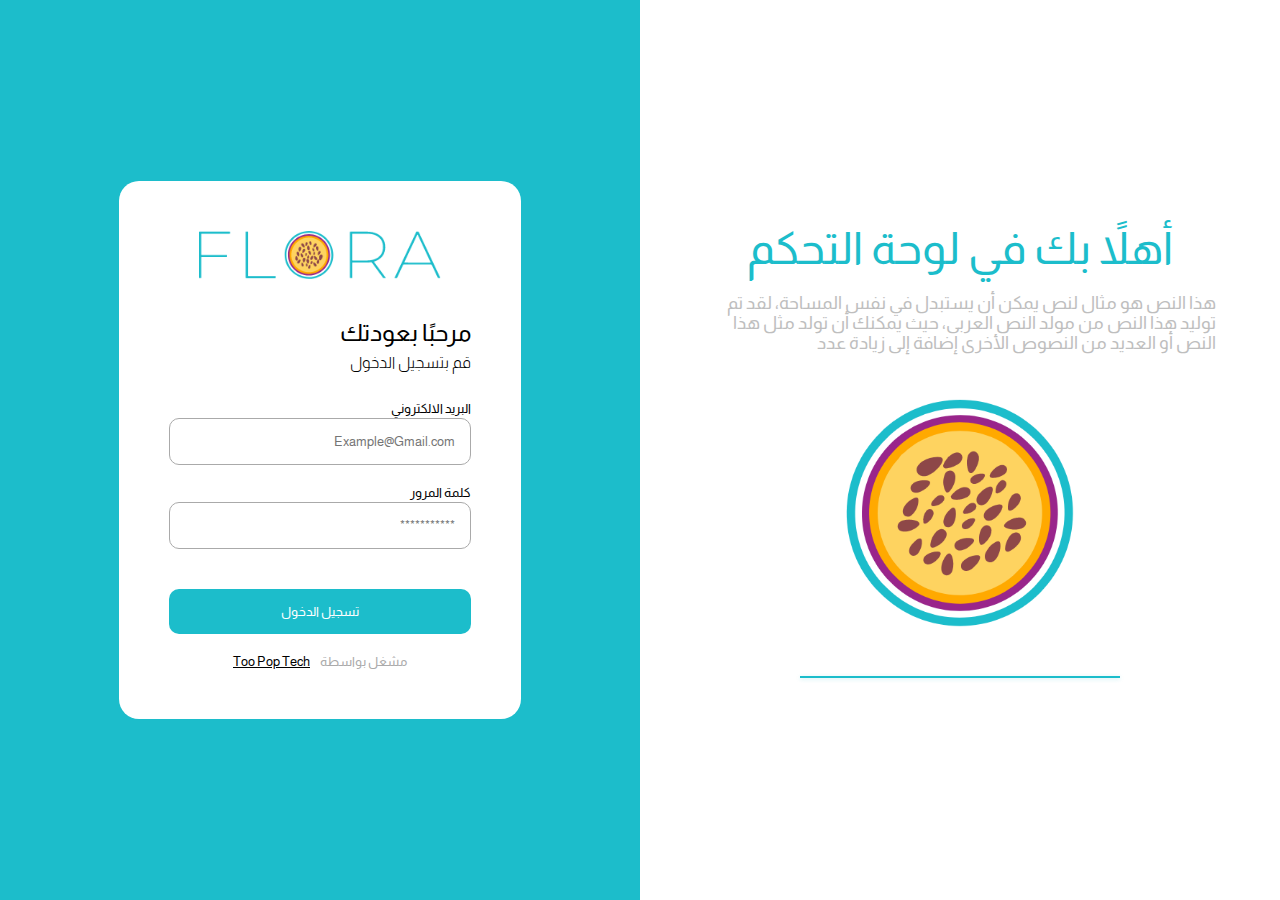
==== indexAr.html @ b1a03569 "firstcommit" ====
<!DOCTYPE html>
<html lang="en">
<head>
    <meta charset="UTF-8">
    <meta http-equiv="X-UA-Compatible" content="IE=edge">
    <meta name="viewport" content="width=device-width, initial-scale=1.0">
    <title>Document</title>
    <link rel="stylesheet" href="css/styleAr.css">
</head>
<body>

    <section class="body_flora">
        <div class="left_side">
            <div class="textleft_side">
                <h1>أهلاً بك في لوحة التحكم</h1>
                <p>هذا النص هو مثال لنص يمكن أن يستبدل في نفس المساحة، لقد تم توليد هذا النص من مولد النص العربى، حيث يمكنك أن تولد مثل هذا النص أو العديد من النصوص الأخرى إضافة إلى زيادة عدد </p>
    
            </div>

            <div class="img_flora">
                <img src="imges/img1.png" alt="">
                <div class="hrrrr">
                    <hr>
                </div>
                
            </div>

        </div>
        <div class="right_side">
            <div class="loginflora">
                <div class="imglog">
                    <img src="imges/namef.png" alt="">
                </div>

                <h2>مرحبًا بعودتك</h2>
                <h4>قم بتسجيل الدخول</h4>

                <div class="inputflo">
                    <p>البريد الالكتروني</p>
                    <input type="email" placeholder="Example@Gmail.com">
                </div>
                <div class="inputflo pass">
                    <p>كلمة المرور</p>
                    <input type="password" placeholder="***********">
                </div>

                <a href=""><button class="btn_Signin">تسجيل الدخول</button></a>

                <div class="powered ">
                    <p>مشغل بواسطة </p>
                    <a> Too Pop Tech</a>
                </div>
           
            </div>
        </div>
    </section>
    
</body>
</html>
---- css/styleAr.css ----
@import url('https://fonts.googleapis.com/css2?family=Almarai:wght@300;400&display=swap');

*{
 font-family: 'Almarai', sans-serif;
  box-sizing: border-box;
  margin: 0;
    padding: 0;
    box-sizing: border-box;

}
body{
    direction: rtl;
}
.body_flora{
    display: flex;
    justify-content: space-between;
}

.left_side{
    width: 50%;
    display: flex;
    flex-direction: column;
    justify-content: center;
    align-items: center;
    margin: 100px 0;
}
.img_flora{
    width: 50%;
}
.img_flora hr{
   border: 1px solid #1CBDCB;
   box-shadow:#1cbccb3f 0px 1px 4px;
}

.img_flora img{
    width: 100%;
}
.textleft_side{
    width: 80%;
    text-align: center;
}
.textleft_side h1{
    font-size: 45px;
    color: #1CBDCB;
    font-weight: 400;
    margin-bottom: 20px;
}
.textleft_side p{
    text-align: start;
    color: #BEBEBE;
    font-size: 18px;
}
.right_side{
    width: 50%;
    background-color: #1CBDCB;
    height: 100vh;
    display: flex;
    justify-content: center;
    align-items: center;
}
.loginflora{
    background-color: #fff;
    padding: 50px;
    border-radius: 20px;
}
.loginflora img{
    width: 80%;
}
.imglog{
    display: flex;
    justify-content: center;
}
.loginflora h2{
    margin-top: 40px;
    font-weight: 500;
    margin-bottom: 8px;
    font-weight: 500;
}
.loginflora h4{
    font-weight: 500;
    margin-bottom: 30px;
    font-weight: 200;
}
.inputflo{
    margin-bottom: 20px;
}
.inputflo p{
    font-size: 13px;
}
.inputflo input{
    margin-top: 2px;
    width: 100%;
    padding: 15px;
    border: 1px solid #AAAAAA;
    border-radius: 10px;
    outline: none;
}

.btn_Signin{
    margin: 20px 0;
    width: 100%;
    padding: 15px;
    background-color: #1CBDCB;
    border: none;
    border-radius: 10px;
    color: #fff;
    cursor: pointer;
}
.powered {
    display: flex;
    justify-content: center;
    gap: 10px;
}
.powered p{
    font-size: 13px;
    color: #AAAAAA;
}
.powered a{
    font-size: 13px;
    text-decoration: underline;
    cursor: pointer;
    font-weight: 500;
}

@media (max-width:1150px) {
    .textleft_side h1{
        font-size: 34px;
    }
    .textleft_side p{
        font-size: 15px;
    }
}
@media (max-width:900px) {
    .body_flora{
        flex-direction: column-reverse;
    }
    .left_side{
        display: none;
    }
    .right_side{
        width: 100%;
    }
}
@media (max-width:450px) {
    .loginflora{
        width: 90%;
    }
}
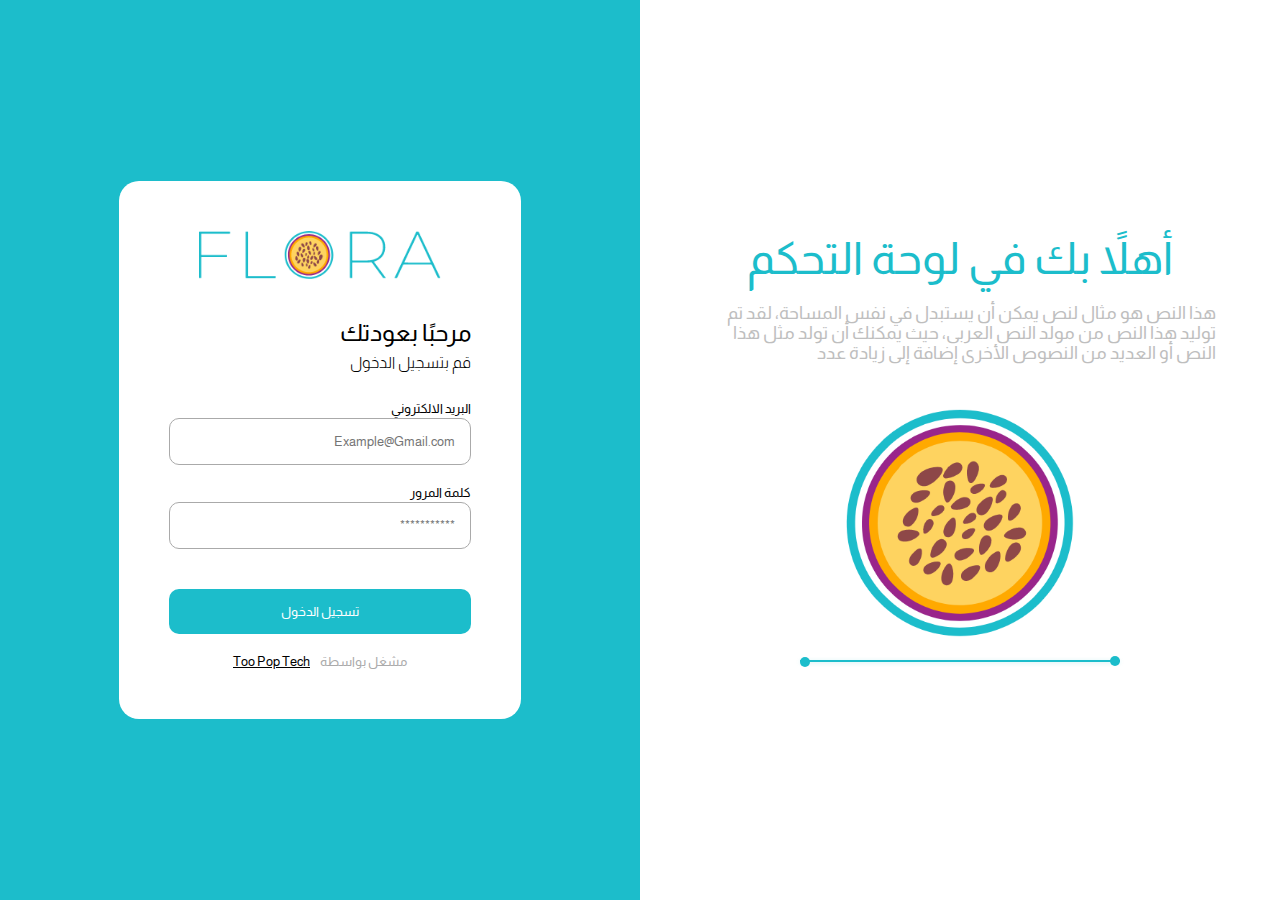
==== commit 4f7b0fa0: "up1" ====
--- a/indexAr.html
+++ b/indexAr.html
@@ -20,7 +20,9 @@
             <div class="img_flora">
                 <img src="imges/img1.png" alt="">
                 <div class="hrrrr">
+                    <div class="popblo"></div>
                     <hr>
+                    <div class="popblo2"></div>
                 </div>
                 
             </div>
--- a/css/styleAr.css
+++ b/css/styleAr.css
@@ -145,4 +145,74 @@
     .loginflora{
         width: 90%;
     }
+}
+
+
+/* ////////////////////////////////// blur //////////////// */
+
+.hrrrr{
+    width: 100%;
+    margin-top: -30px;
+    transition: all .6s ease;
+    /* transition-duration: .5s; */
+}
+.left_side:hover  .hrrrr{
+    transform: translateY(-285px);
+    transition-delay: .1s;
+    transition-duration: 1s;
+    /* animation-duration: 7s;
+    animation-delay: 5s !important; */
+}
+
+.img_flora{
+    transition: all .8s ease;
+    /* animation-delay: 3s; */
+    transition-duration: 1s;
+}
+ .left_side:hover  img{
+    transition-delay: .1s ;
+    filter: blur(4px);
+    animation: fff 1s both  ease;
+}
+@keyframes fff {
+    0%{
+        filter: blur(0px);
+    }
+    30%{
+        filter: blur(1px);
+    }
+    50%{
+        filter: blur(2px);
+    }
+    70%{
+        filter: blur(2.5px);
+    }
+    80%{
+        filter: blur(3px);
+    }
+    90%{
+        filter: blur(3.5px);
+    }
+    100%{
+        filter: blur(4px);
+    }
+}
+/* @keyframes mymove {
+    from {filter: blur(0px);}
+    to {filter: blur(4px);}
+  } */
+.popblo{
+    width: 10px;
+    height: 10px;
+    background-color: #1CBDCB;
+    border-radius: 50%;
+    margin-bottom: -6px;
+}
+.popblo2{
+    width: 10px;
+    height: 10px;
+    background-color: #1CBDCB;
+    float: left;
+    border-radius: 50%;
+    margin-top: -5px;
 }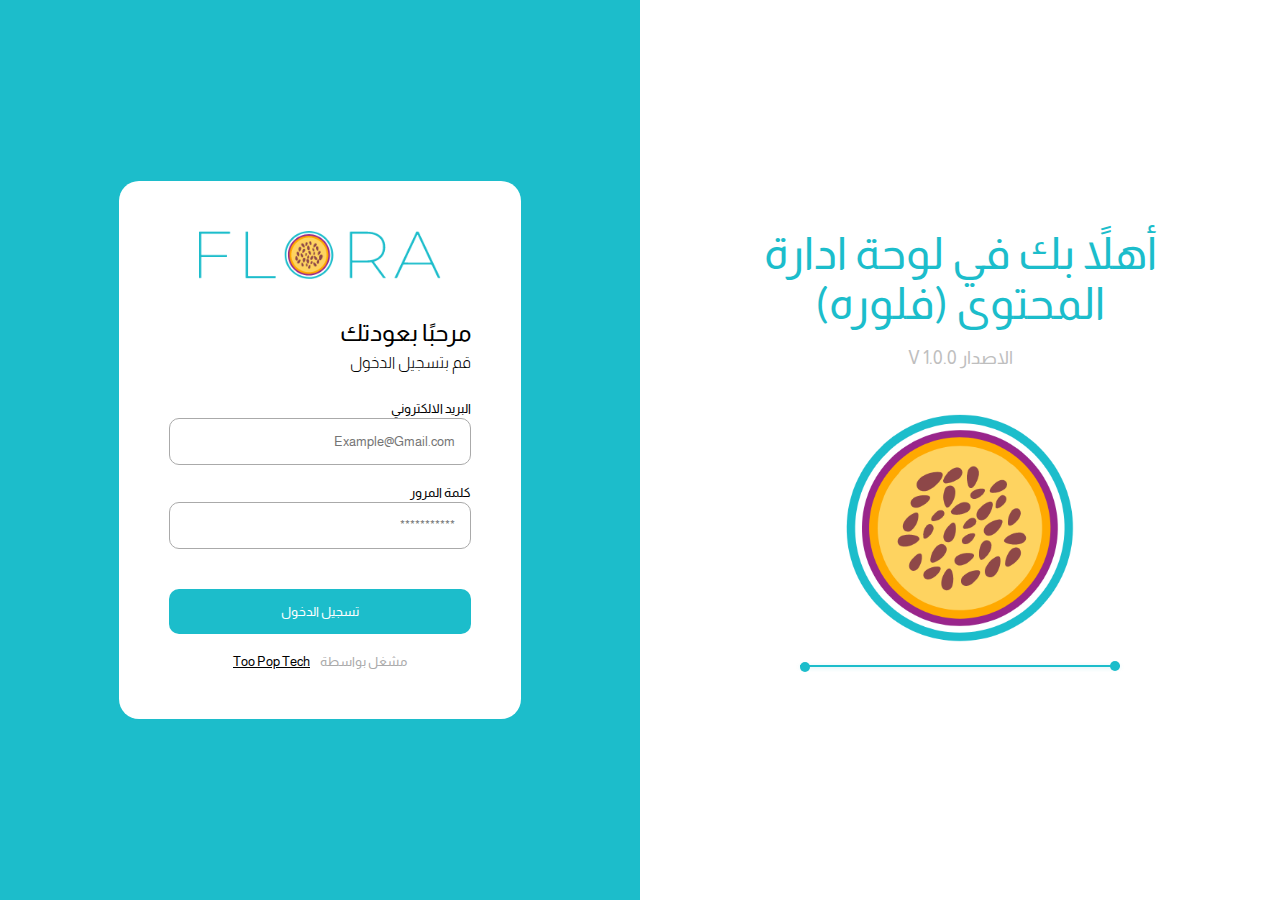
==== commit 7a3e1b70: "up2" ====
--- a/indexAr.html
+++ b/indexAr.html
@@ -12,8 +12,8 @@
     <section class="body_flora">
         <div class="left_side">
             <div class="textleft_side">
-                <h1>أهلاً بك في لوحة التحكم</h1>
-                <p>هذا النص هو مثال لنص يمكن أن يستبدل في نفس المساحة، لقد تم توليد هذا النص من مولد النص العربى، حيث يمكنك أن تولد مثل هذا النص أو العديد من النصوص الأخرى إضافة إلى زيادة عدد </p>
+                <h1>أهلاً بك في لوحة ادارة المحتوى (فلوره)</h1>
+                <p>الاصدار V 1.0.0</p>
     
             </div>
 
--- a/css/styleAr.css
+++ b/css/styleAr.css
@@ -46,7 +46,6 @@
     margin-bottom: 20px;
 }
 .textleft_side p{
-    text-align: start;
     color: #BEBEBE;
     font-size: 18px;
 }
@@ -157,11 +156,21 @@
     /* transition-duration: .5s; */
 }
 .left_side:hover  .hrrrr{
-    transform: translateY(-285px);
+    transform: translateY(-290px);
     transition-delay: .1s;
     transition-duration: 1s;
     /* animation-duration: 7s;
     animation-delay: 5s !important; */
+}
+@media (min-width:1500px) {
+    .left_side:hover  .hrrrr{
+        transform: translateY(-360px);
+    }
+}
+@media (min-width:1850px) {
+    .left_side:hover  .hrrrr{
+        transform: translateY(-410px);
+    }
 }
 
 .img_flora{
